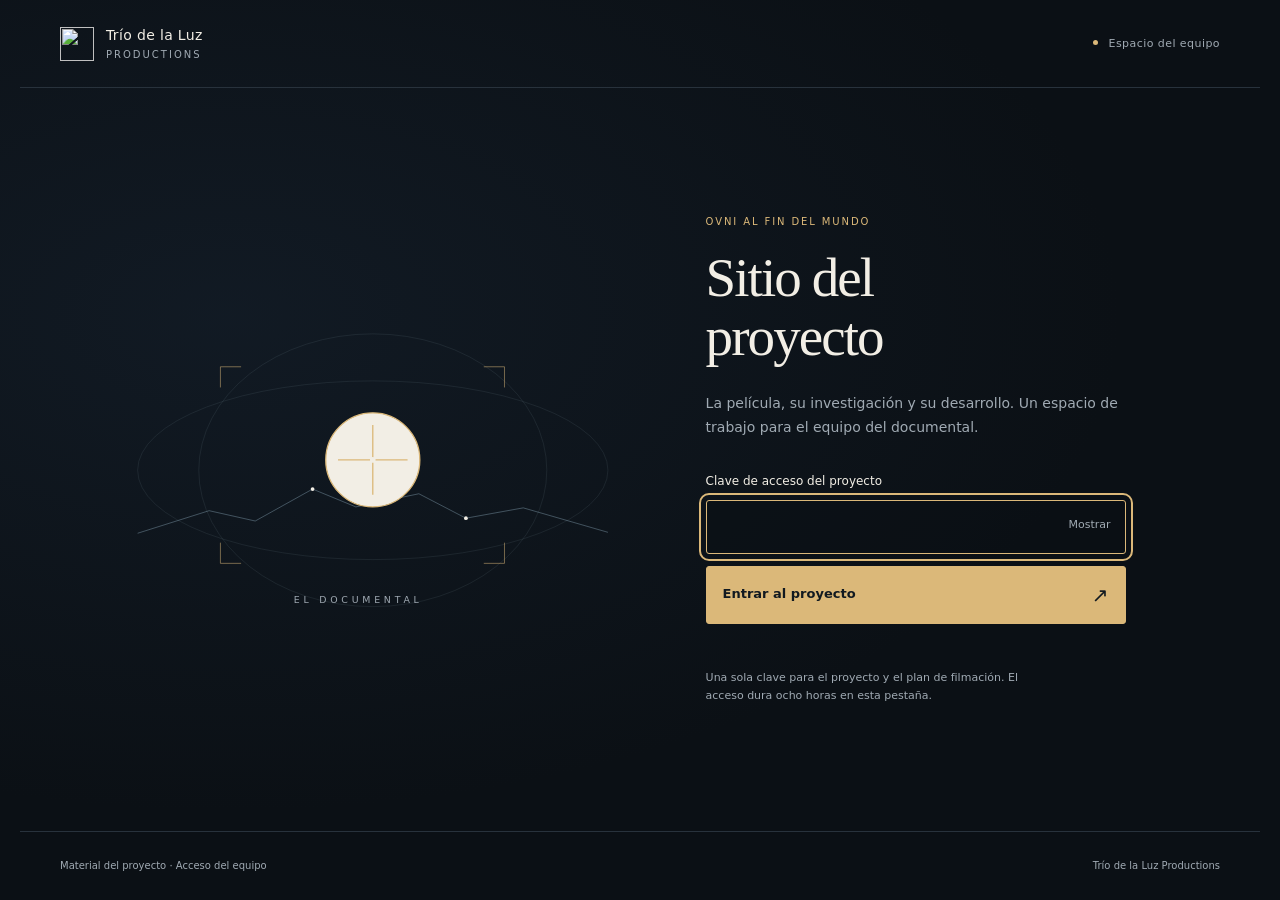
==== equipo/proyecto/index.html @ de0ff7a5 "Publicar sitio del proyecto protegido y Plan de filmación" ====
<!doctype html>
<html lang="es">
<head>
  <meta charset="utf-8">
  <meta name="viewport" content="width=device-width, initial-scale=1, viewport-fit=cover">
  <meta name="robots" content="noindex,nofollow,noarchive,nosnippet,noimageindex">
  <meta name="referrer" content="no-referrer">
  <meta name="theme-color" content="#0b1015">
  <title>Sitio del proyecto · OVNI al fin del mundo</title>
  <link rel="icon" type="image/svg+xml" href="../../favicon.svg">
  <link rel="stylesheet" href="acceso.css?v=20261013-1">
  <script src="acceso.js?v=20261013-1" defer></script>
</head>
<body data-view="gate" data-document="proyecto">
  <a class="skip-link" href="#access">Ir al acceso</a>
  <header class="masthead">
    <a class="brand" href="../../" aria-label="Trío de la Luz Productions, sitio principal">
      <img src="../../favicon.svg" width="34" height="34" alt="">
      <span>Trío de la Luz <small>Productions</small></span>
    </a>
    <span class="team-tag"><span aria-hidden="true"></span> Espacio del equipo</span>
  </header>
  <main id="access" class="access">
    <div class="access-art" aria-hidden="true">
      <svg viewBox="0 0 580 400" fill="none">
        <ellipse class="orbit" cx="290" cy="215" rx="250" ry="95"/>
        <ellipse class="orbit" cx="290" cy="215" rx="185" ry="145"/>
        <path class="horizon" d="M40 282 116 258 165 269 226 235 272 254 339 240 389 266 450 255 540 281"/>
        <path class="frame" d="M128 127v-22h22m280 22v-22h-22M128 292v22h22m280-22v22h-22"/>
        <circle class="signal" cx="290" cy="204" r="50"/>
        <path class="signal" d="M253 204h74m-37-37v74"/>
        <circle cx="290" cy="204" r="3"/>
        <circle cx="226" cy="235" r="2"/><circle cx="389" cy="266" r="2"/>
        <text x="206" y="356">EL DOCUMENTAL</text>
      </svg>
    </div>
    <div class="access-copy">
      <p class="eyebrow">OVNI al fin del mundo</p>
      <h1>Sitio del<br>proyecto</h1>
      <p class="intro">La película, su investigación y su desarrollo. Un espacio de trabajo para el equipo del documental.</p>
      <form id="gate" class="gate">
        <label for="password">Clave de acceso del proyecto</label>
        <div class="password-wrap">
          <input id="password" name="password" type="password" autocomplete="current-password" required aria-describedby="status" autofocus>
          <button id="show-password" class="show-password" type="button" aria-label="Mostrar clave" aria-pressed="false">Mostrar</button>
        </div>
        <button id="submit" class="enter" type="submit">Entrar al proyecto <span aria-hidden="true">↗</span></button>
        <p id="status" class="status" role="status" aria-live="polite" aria-atomic="true"></p>
      </form>
      <p class="access-note">Una sola clave para el proyecto y el plan de filmación. El acceso dura ocho horas en esta pestaña.</p>
      <noscript><p class="status">Activa JavaScript para entrar al sitio del proyecto.</p></noscript>
    </div>
  </main>
  <footer class="footer"><span>Material del proyecto · Acceso del equipo</span><span>Trío de la Luz Productions</span></footer>
</body>
</html>
---- equipo/proyecto/acceso.css ----
:root{color-scheme:dark;--bg:#0b1015;--panel:#111920;--ink:#f2eee5;--muted:#a0aab3;--line:#28323c;--amber:#dbb879;--blue:#9abacb;--serif:Georgia,"Times New Roman",serif;--sans:Inter,system-ui,-apple-system,BlinkMacSystemFont,"Segoe UI",sans-serif}
*{box-sizing:border-box}
[hidden]{display:none!important}
html{min-height:100%;background:var(--bg)}
body{margin:0;color:var(--ink);font:15px/1.6 var(--sans);min-height:100vh;display:flex;flex-direction:column;background:radial-gradient(ellipse at 18% 35%,#17233188,transparent 60%)}
a{color:inherit;text-decoration:none}
button,input{font:inherit}
button,a,input{-webkit-tap-highlight-color:transparent}
button{cursor:pointer}
a:focus-visible,button:focus-visible,input:focus-visible{outline:2px solid var(--amber);outline-offset:5px}
.skip-link{position:absolute;left:20px;top:12px;padding:8px 14px;background:var(--ink);color:var(--bg);z-index:2;transform:translateY(-180%)}
.skip-link:focus{transform:none}
.masthead,.footer{width:min(1240px,100%);margin:auto;padding:26px 40px;display:flex;justify-content:space-between;align-items:center;gap:20px}
.masthead{border-bottom:1px solid var(--line)}
.brand{display:flex;align-items:center;gap:12px;font-size:14px;letter-spacing:.025em;line-height:1.35}
.brand small{display:block;font-size:10px;letter-spacing:.2em;text-transform:uppercase;color:var(--muted);margin-top:3px}
.team-tag{font-size:11px;color:var(--muted);letter-spacing:.04em}
.team-tag>span{display:inline-block;width:5px;height:5px;margin:0 7px 2px 0;background:var(--amber);border-radius:50%}
.access{width:min(1160px,100%);margin:auto;display:grid;grid-template-columns:1.15fr 1fr;align-items:center;gap:60px;padding:70px 40px;flex:1}
.access-art svg{width:100%;overflow:visible}
.orbit{stroke:#94a8b9;stroke-opacity:.15;stroke-width:.8}
.horizon{stroke:var(--blue);stroke-opacity:.4;stroke-width:1}
.frame{stroke:var(--amber);stroke-opacity:.55;stroke-width:1}
.signal{stroke:var(--amber);stroke-width:1.4;fill:#dbb87905}
.access-art circle{fill:var(--ink)}
.access-art text{fill:var(--muted);font:10px var(--sans);letter-spacing:4px}
.eyebrow{margin:0 0 19px;font-size:10px;letter-spacing:.19em;text-transform:uppercase;color:var(--amber);font-weight:500}
h1{font-family:var(--serif);font-weight:400;letter-spacing:-.035em;line-height:1.07;font-size:clamp(38px,4.3vw,59px);margin:0 0 24px}
.intro{color:var(--muted);font-size:14px;max-width:49ch;line-height:1.75;margin:0}
.gate{margin:32px 0 0;max-width:420px}
.gate label{display:block;font-size:12px;margin-bottom:9px;color:var(--ink)}
.password-wrap{position:relative}
.password-wrap input{width:100%;padding:13px 83px 13px 14px;min-height:50px;background:#0b101599;border:1px solid #475360;border-radius:3px;color:var(--ink);font-size:16px}
.password-wrap input:focus{border-color:var(--amber)}
.password-wrap input[aria-invalid="true"]{border-color:#e7b999}
.show-password{position:absolute;right:5px;top:5px;height:40px;padding:0 10px;border:0;background:transparent;color:var(--muted);font-size:11px}
.show-password:hover{color:var(--ink)}
.enter{display:flex;align-items:center;justify-content:space-between;width:100%;min-height:49px;padding:12px 16px;margin-top:12px;background:var(--amber);color:#111920;border:1px solid var(--amber);border-radius:3px;font-size:13px;font-weight:600}
.enter:hover{background:#ead2a5}
.enter:disabled{opacity:.65;cursor:wait}
.enter span{font-size:20px;font-weight:400}
.status{color:#e7b999;min-height:1.6em;font-size:12px;margin:12px 0 0}
.access-note{color:var(--muted);font-size:11px;line-height:1.65;max-width:46ch;margin:14px 0 0}
.footer{font-size:10px;color:var(--muted);border-top:1px solid var(--line);margin-bottom:0}
@media(min-width:1600px){.access{max-width:1280px;gap:85px}}
@media(max-width:850px){.access{gap:25px;grid-template-columns:.9fr 1fr;padding:65px 30px}.masthead,.footer{padding:22px 30px}}
@media(max-width:620px){.masthead,.footer{padding:20px}.team-tag{font-size:9px}.brand{font-size:12px;gap:8px}.brand img{width:28px;height:28px}.brand small{font-size:8px}.access{display:flex;flex-direction:column;gap:4px;align-items:stretch;padding:20px 25px 42px}.access-art{max-width:330px;margin:0 auto;width:100%}.access-art svg{height:180px}.access-copy h1{font-size:39px}.eyebrow{font-size:9px}.gate{max-width:none;margin-top:25px}.footer{font-size:9px;align-items:flex-start;gap:24px}.footer span:last-child{text-align:right}}
@media(prefers-reduced-motion:reduce){*,*::before,*::after{transition:none!important;animation:none!important}}
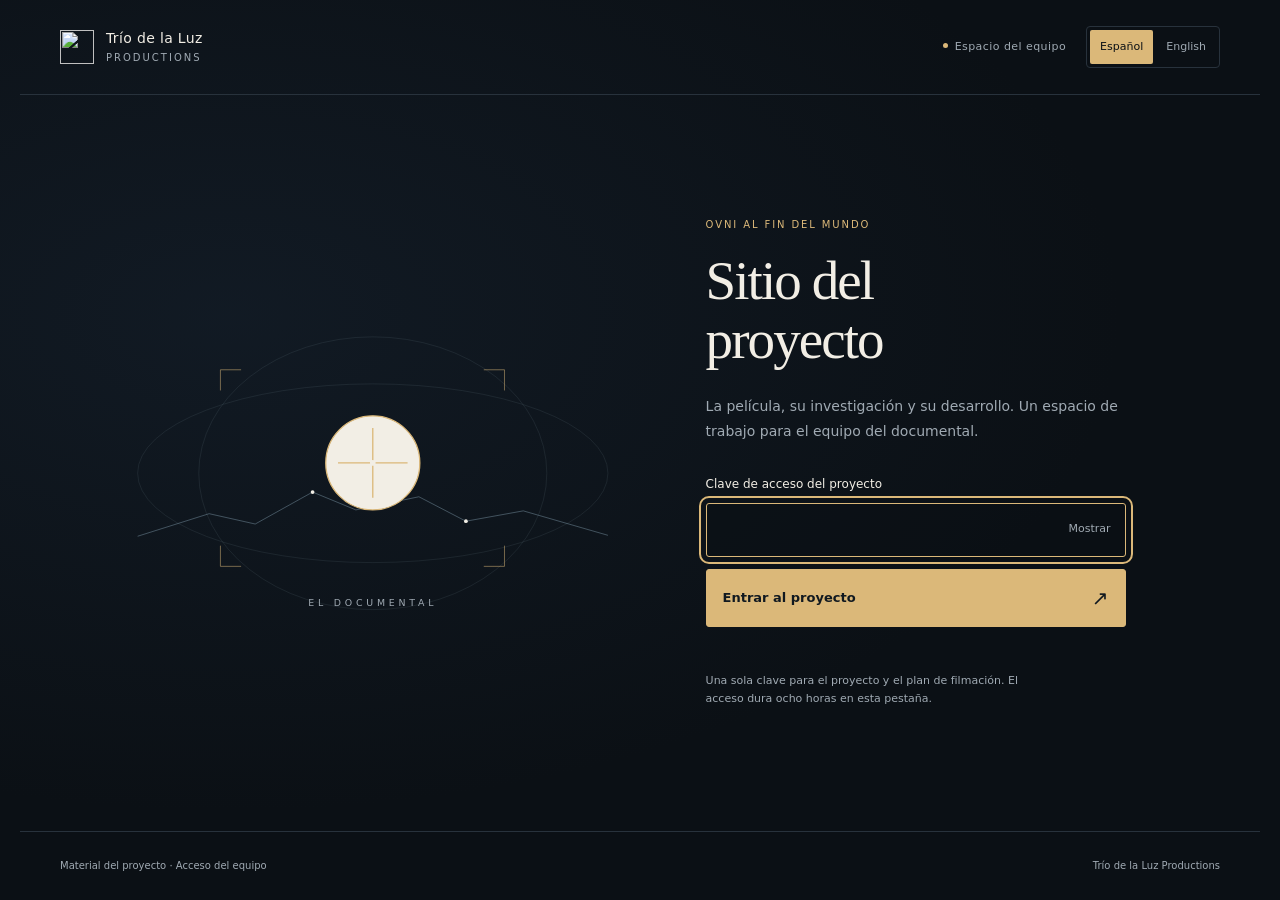
==== commit 5673e551: "Añadir acceso bilingüe y actualización desde originales" ====
--- a/equipo/proyecto/index.html
+++ b/equipo/proyecto/index.html
@@ -8,17 +8,24 @@
   <meta name="theme-color" content="#0b1015">
   <title>Sitio del proyecto · OVNI al fin del mundo</title>
   <link rel="icon" type="image/svg+xml" href="../../favicon.svg">
-  <link rel="stylesheet" href="acceso.css?v=20261013-1">
-  <script src="acceso.js?v=20261013-1" defer></script>
+  <link rel="stylesheet" href="acceso.css?v=20261013-2">
+  <script src="idioma.js?v=20261013-2" defer></script>
+  <script src="acceso.js?v=20261013-2" defer></script>
 </head>
 <body data-view="gate" data-document="proyecto">
-  <a class="skip-link" href="#access">Ir al acceso</a>
+  <a class="skip-link" href="#access" data-project-i18n="access.skip">Ir al acceso</a>
   <header class="masthead">
-    <a class="brand" href="../../" aria-label="Trío de la Luz Productions, sitio principal">
+    <a class="brand" href="../../" aria-label="Trío de la Luz Productions, sitio principal" data-project-i18n-aria="nav.mainSite">
       <img src="../../favicon.svg" width="34" height="34" alt="">
       <span>Trío de la Luz <small>Productions</small></span>
     </a>
-    <span class="team-tag"><span aria-hidden="true"></span> Espacio del equipo</span>
+    <div class="masthead-tools">
+      <span class="team-tag"><span aria-hidden="true"></span><span data-project-i18n="access.team">Espacio del equipo</span></span>
+      <div class="project-language" role="group" aria-label="Idioma de la página" data-project-i18n-aria="nav.language">
+        <button type="button" data-project-language="es" aria-pressed="true" lang="es">Español</button>
+        <button type="button" data-project-language="en" aria-pressed="false" lang="en">English</button>
+      </div>
+    </div>
   </header>
   <main id="access" class="access">
     <div class="access-art" aria-hidden="true">
@@ -31,26 +38,26 @@
         <path class="signal" d="M253 204h74m-37-37v74"/>
         <circle cx="290" cy="204" r="3"/>
         <circle cx="226" cy="235" r="2"/><circle cx="389" cy="266" r="2"/>
-        <text x="206" y="356">EL DOCUMENTAL</text>
+        <text x="290" y="356" text-anchor="middle" data-project-i18n="project.art">EL DOCUMENTAL</text>
       </svg>
     </div>
     <div class="access-copy">
-      <p class="eyebrow">OVNI al fin del mundo</p>
-      <h1>Sitio del<br>proyecto</h1>
-      <p class="intro">La película, su investigación y su desarrollo. Un espacio de trabajo para el equipo del documental.</p>
+      <p class="eyebrow" data-project-i18n="access.documentary">OVNI al fin del mundo</p>
+      <h1 data-project-i18n-html="project.heading">Sitio del<br>proyecto</h1>
+      <p class="intro" data-project-i18n="project.intro">La película, su investigación y su desarrollo. Un espacio de trabajo para el equipo del documental.</p>
       <form id="gate" class="gate">
-        <label for="password">Clave de acceso del proyecto</label>
+        <label for="password" data-project-i18n="access.passwordLabel">Clave de acceso del proyecto</label>
         <div class="password-wrap">
           <input id="password" name="password" type="password" autocomplete="current-password" required aria-describedby="status" autofocus>
           <button id="show-password" class="show-password" type="button" aria-label="Mostrar clave" aria-pressed="false">Mostrar</button>
         </div>
-        <button id="submit" class="enter" type="submit">Entrar al proyecto <span aria-hidden="true">↗</span></button>
+        <button id="submit" class="enter" type="submit"><span id="enter-label" data-project-i18n="project.enter">Entrar al proyecto</span><span class="enter-arrow" aria-hidden="true">↗</span></button>
         <p id="status" class="status" role="status" aria-live="polite" aria-atomic="true"></p>
       </form>
-      <p class="access-note">Una sola clave para el proyecto y el plan de filmación. El acceso dura ocho horas en esta pestaña.</p>
-      <noscript><p class="status">Activa JavaScript para entrar al sitio del proyecto.</p></noscript>
+      <p class="access-note" data-project-i18n="project.note">Una sola clave para el proyecto y el plan de filmación. El acceso dura ocho horas en esta pestaña.</p>
+      <noscript><p class="status">Activa JavaScript para entrar al sitio del proyecto. / Enable JavaScript to enter the project website.</p></noscript>
     </div>
   </main>
-  <footer class="footer"><span>Material del proyecto · Acceso del equipo</span><span>Trío de la Luz Productions</span></footer>
+  <footer class="footer"><span data-project-i18n="project.footer">Material del proyecto · Acceso del equipo</span><span>Trío de la Luz Productions</span></footer>
 </body>
 </html>
--- a/equipo/proyecto/acceso.css
+++ b/equipo/proyecto/acceso.css
@@ -14,8 +14,13 @@
 .masthead{border-bottom:1px solid var(--line)}
 .brand{display:flex;align-items:center;gap:12px;font-size:14px;letter-spacing:.025em;line-height:1.35}
 .brand small{display:block;font-size:10px;letter-spacing:.2em;text-transform:uppercase;color:var(--muted);margin-top:3px}
+.masthead-tools{display:flex;align-items:center;gap:20px}
+.project-language{display:flex;gap:3px;padding:3px;border:1px solid var(--line);border-radius:4px}
+.project-language button{min-height:34px;padding:5px 10px;border:0;border-radius:2px;color:var(--muted);background:transparent;font-size:11px;line-height:1.4}
+.project-language button:hover{color:var(--ink)}
+.project-language button[aria-pressed="true"]{background:var(--amber);color:var(--bg)}
 .team-tag{font-size:11px;color:var(--muted);letter-spacing:.04em}
-.team-tag>span{display:inline-block;width:5px;height:5px;margin:0 7px 2px 0;background:var(--amber);border-radius:50%}
+.team-tag>span[aria-hidden]{display:inline-block;width:5px;height:5px;margin:0 7px 2px 0;background:var(--amber);border-radius:50%}
 .access{width:min(1160px,100%);margin:auto;display:grid;grid-template-columns:1.15fr 1fr;align-items:center;gap:60px;padding:70px 40px;flex:1}
 .access-art svg{width:100%;overflow:visible}
 .orbit{stroke:#94a8b9;stroke-opacity:.15;stroke-width:.8}
@@ -38,11 +43,12 @@
 .enter{display:flex;align-items:center;justify-content:space-between;width:100%;min-height:49px;padding:12px 16px;margin-top:12px;background:var(--amber);color:#111920;border:1px solid var(--amber);border-radius:3px;font-size:13px;font-weight:600}
 .enter:hover{background:#ead2a5}
 .enter:disabled{opacity:.65;cursor:wait}
-.enter span{font-size:20px;font-weight:400}
+.enter-arrow{font-size:20px;font-weight:400}
 .status{color:#e7b999;min-height:1.6em;font-size:12px;margin:12px 0 0}
 .access-note{color:var(--muted);font-size:11px;line-height:1.65;max-width:46ch;margin:14px 0 0}
 .footer{font-size:10px;color:var(--muted);border-top:1px solid var(--line);margin-bottom:0}
 @media(min-width:1600px){.access{max-width:1280px;gap:85px}}
 @media(max-width:850px){.access{gap:25px;grid-template-columns:.9fr 1fr;padding:65px 30px}.masthead,.footer{padding:22px 30px}}
-@media(max-width:620px){.masthead,.footer{padding:20px}.team-tag{font-size:9px}.brand{font-size:12px;gap:8px}.brand img{width:28px;height:28px}.brand small{font-size:8px}.access{display:flex;flex-direction:column;gap:4px;align-items:stretch;padding:20px 25px 42px}.access-art{max-width:330px;margin:0 auto;width:100%}.access-art svg{height:180px}.access-copy h1{font-size:39px}.eyebrow{font-size:9px}.gate{max-width:none;margin-top:25px}.footer{font-size:9px;align-items:flex-start;gap:24px}.footer span:last-child{text-align:right}}
+@media(max-width:620px){.masthead,.footer{padding:20px}.masthead{flex-wrap:wrap}.masthead-tools{gap:12px;flex:1;justify-content:flex-end}.team-tag{font-size:9px}.brand{font-size:12px;gap:8px}.brand img{width:28px;height:28px}.brand small{font-size:8px}.access{display:flex;flex-direction:column;gap:4px;align-items:stretch;padding:20px 25px 42px}.access-art{max-width:330px;margin:0 auto;width:100%}.access-art svg{height:180px}.access-copy h1{font-size:39px}.eyebrow{font-size:9px}.gate{max-width:none;margin-top:25px}.footer{font-size:9px;align-items:flex-start;gap:24px}.footer span:last-child{text-align:right}}
+@media(max-width:460px){.masthead-tools{flex-basis:100%;justify-content:space-between}.project-language button{min-height:36px}}
 @media(prefers-reduced-motion:reduce){*,*::before,*::after{transition:none!important;animation:none!important}}
